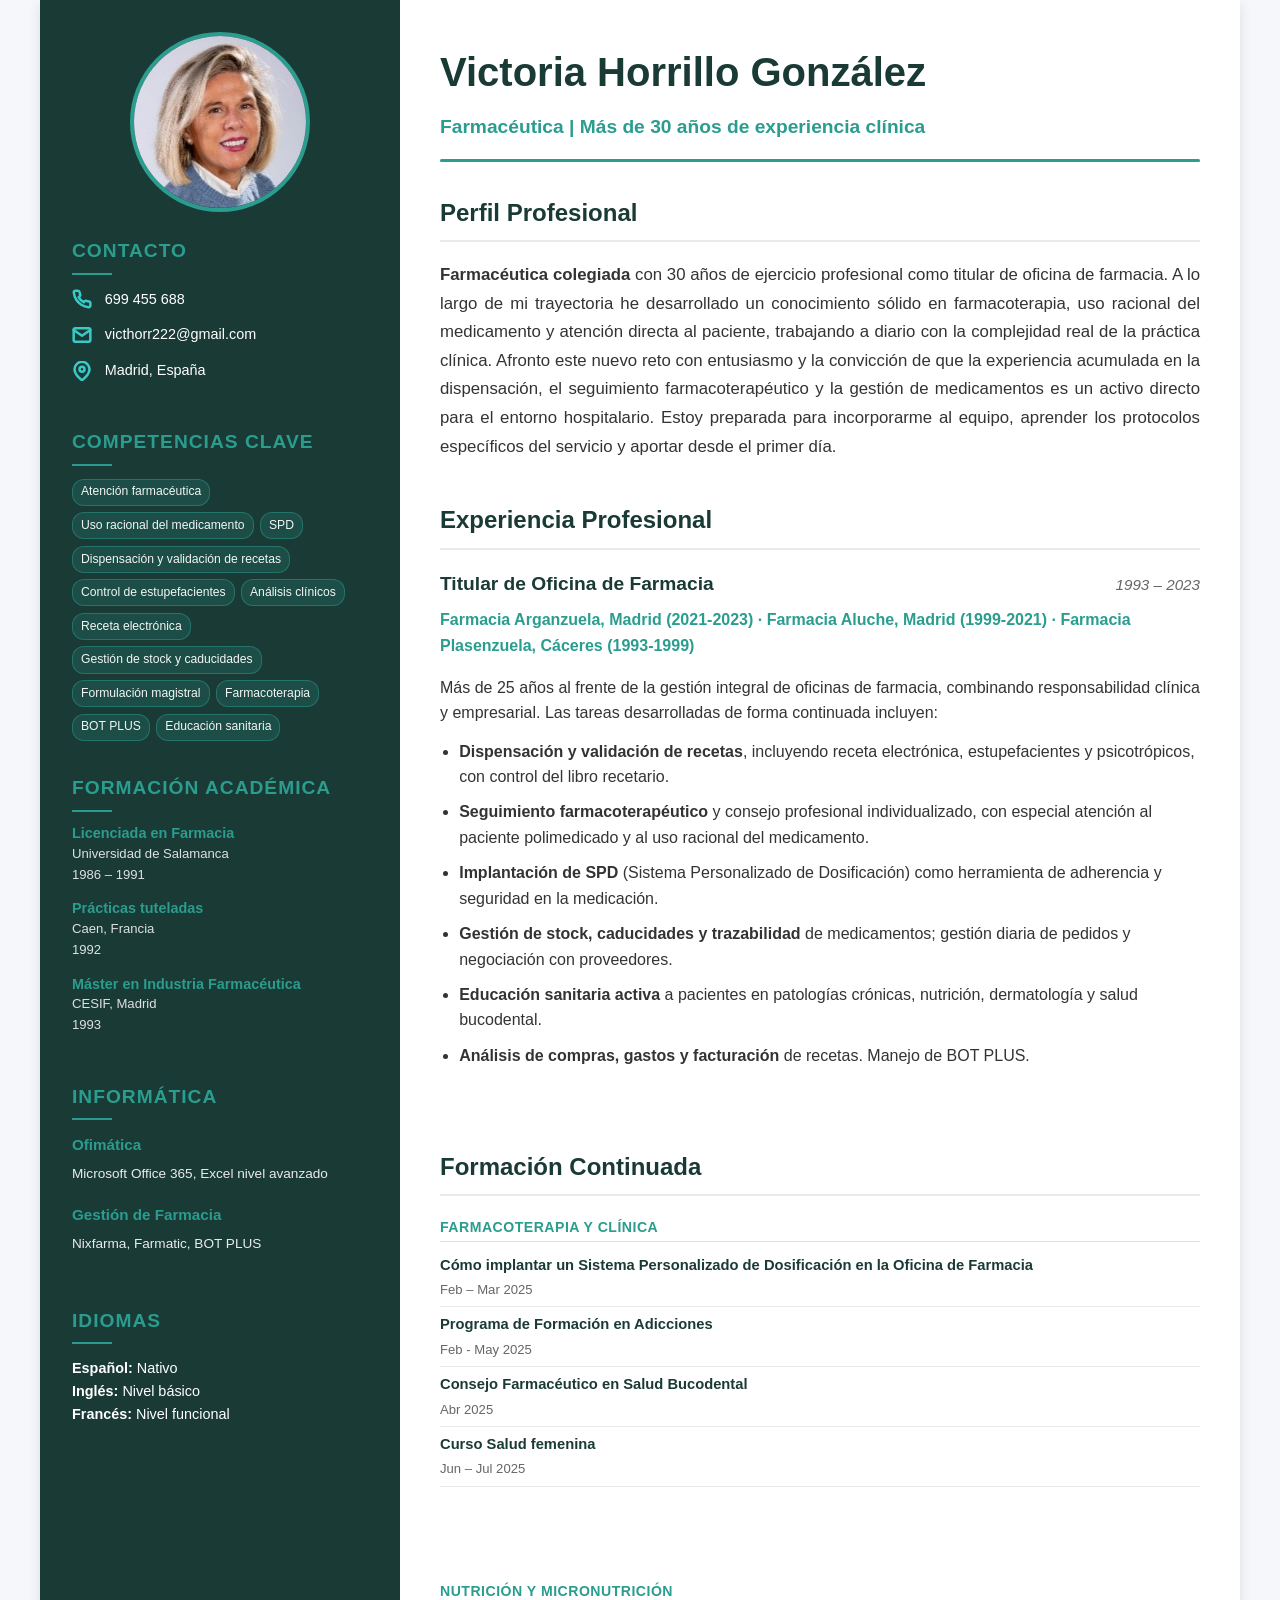
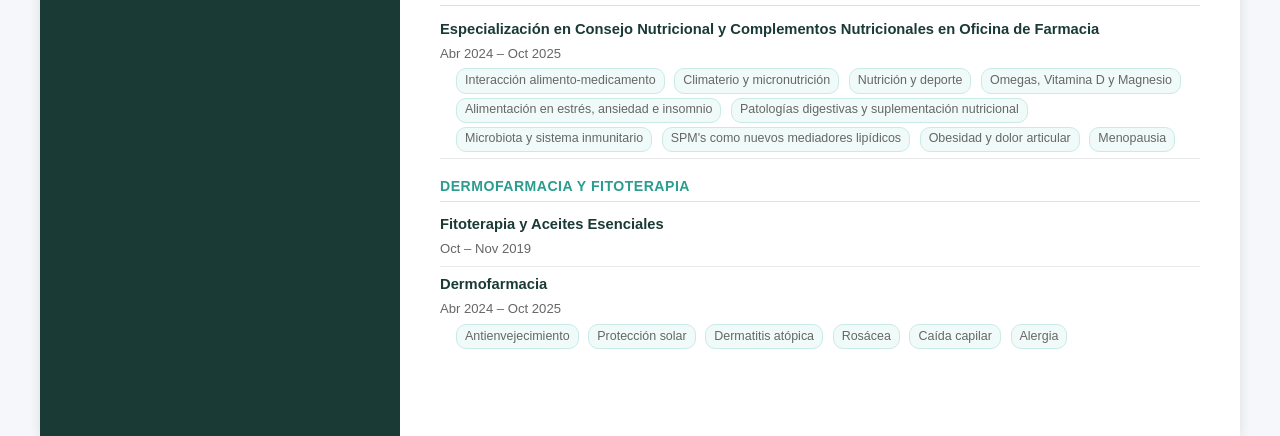
==== victoria.html @ 73f0eea5 "Marivi actualizado" ====
<!DOCTYPE html>
<html lang="es">
<head>
    <meta charset="UTF-8">
    <meta name="viewport" content="width=device-width, initial-scale=1.0">
    <title>Victoria Horrillo González - Farmacéutica</title>
    <link rel="stylesheet" href="styles.css">
    <style>
        /* ── Paleta sanitaria ── */
        :root {
            --primary-color: #1a3a35;
            --secondary-color: #2a9d8f;
            --accent-color: #1a3a35;
            --highlight-bg: #e6f5f4;
            --highlight-border: #a8ddd8;
        }

        /* ── Cursos compactos (igual que luisa.html) ── */
        .course-item {
            display: flex;
            flex-direction: column;
            padding: 0.4rem 0;
            border-bottom: 1px solid #eaeaea;
        }
        .course-item:last-child {
            border-bottom: none;
        }
        .course-name {
            font-weight: 600;
            color: var(--primary-color);
            font-size: 0.92rem;
        }
        .course-meta {
            font-size: 0.82rem;
            color: var(--gray-text);
            margin-top: 0.1rem;
        }

        /* ── Módulos dentro de un curso ── */
        .course-modules {
            margin: 0.3rem 0 0 1rem;
            display: flex;
            flex-wrap: wrap;
            gap: 0.25rem 0.6rem;
        }
        .course-module {
            font-size: 0.78rem;
            color: var(--gray-text);
            padding: 0.1rem 0.5rem;
            background-color: #f0faf9;
            border: 1px solid #c8ebe8;
            border-radius: 10px;
        }

        /* ── Separador de grupos de formación ── */
        .training-group-title {
            font-size: 0.88rem;
            font-weight: bold;
            color: var(--secondary-color);
            margin: 1rem 0 0.3rem 0;
            text-transform: uppercase;
            letter-spacing: 0.5px;
            border-bottom: 1px solid #c8ebe8;
            padding-bottom: 0.2rem;
        }

        /* ── Formación académica sidebar ── */
        .edu-item {
            margin-bottom: 0.9rem;
        }
        .edu-item .edu-degree {
            font-size: 0.9rem;
            font-weight: bold;
            color: var(--secondary-color);
            line-height: 1.3;
        }
        .edu-item .edu-detail {
            font-size: 0.82rem;
            color: rgba(255,255,255,0.85);
        }

        /* ── Competencias como tags ── */
        .competency-tags {
            display: flex;
            flex-wrap: wrap;
            gap: 0.4rem;
            margin-top: 0.3rem;
        }
        .competency-tag {
            font-size: 0.76rem;
            background-color: rgba(42, 157, 143, 0.2);
            color: rgba(255,255,255,0.95);
            padding: 0.18rem 0.5rem;
            border-radius: 12px;
            border: 1px solid rgba(42, 157, 143, 0.5);
        }

        /* ── Espaciado experiencia ── */
        .job-item {
            margin-bottom: 1.6rem;
            padding-bottom: 1.5rem;
        }

        /* ── Iconos de contacto en color teal del CV ── */
        .sidebar .contact-icon {
            filter: brightness(0) invert(56%) sepia(40%) saturate(600%) hue-rotate(130deg) brightness(1.1);
        }

        /* ── Overrides de color ── */
        .sidebar-heading::after {
            background-color: var(--secondary-color);
        }
        .sidebar-heading {
            color: var(--secondary-color);
        }
        .section-divider {
            background-color: var(--secondary-color);
        }
        .job-company {
            color: var(--secondary-color);
        }
        a {
            color: var(--secondary-color);
        }

        @media print {
            body { background-color: white; }
            .cv-container { box-shadow: none; }
        }
    </style>
</head>
<body>
    <div class="cv-container">
        <div class="sidebar">
            <img class="profile-img" src="imagenes/victoria.jpg" alt="Victoria Horrillo González">

            <div class="sidebar-section">
                <h2 class="sidebar-heading">Contacto</h2>
                <div class="contact-item">
                    <object class="contact-icon" data="iconos/phone.svg" type="image/svg+xml"></object>
                    <span class="contact-text">699 455 688</span>
                </div>
                <div class="contact-item">
                    <object class="contact-icon" data="iconos/mail.svg" type="image/svg+xml"></object>
                    <span class="contact-text">victhorr222@gmail.com</span>
                </div>
                <div class="contact-item">
                    <object class="contact-icon" data="iconos/map-pin.svg" type="image/svg+xml"></object>
                    <span class="contact-text">Madrid, España</span>
                </div>
            </div>

            <div class="sidebar-section">
                <h2 class="sidebar-heading">Competencias clave</h2>
                <div class="competency-tags">
                    <span class="competency-tag">Atención farmacéutica</span>
                    <span class="competency-tag">Uso racional del medicamento</span>
                    <span class="competency-tag">SPD</span>
                    <span class="competency-tag">Dispensación y validación de recetas</span>
                    <span class="competency-tag">Control de estupefacientes</span>
                    <span class="competency-tag">Análisis clínicos</span>
                    <span class="competency-tag">Receta electrónica</span>
                    <span class="competency-tag">Gestión de stock y caducidades</span>
                    <span class="competency-tag">Formulación magistral</span>
                    <span class="competency-tag">Farmacoterapia</span>
                    <span class="competency-tag">BOT PLUS</span>
                    <span class="competency-tag">Educación sanitaria</span>
                </div>
            </div>

            <div class="sidebar-section">
                <h2 class="sidebar-heading">Formación académica</h2>

                <div class="edu-item">
                    <p class="edu-degree">Licenciada en Farmacia</p>
                    <p class="edu-detail">Universidad de Salamanca</p>
                    <p class="edu-detail">1986 – 1991</p>
                </div>

                <div class="edu-item">
                    <p class="edu-degree">Prácticas tuteladas</p>
                    <p class="edu-detail">Caen, Francia</p>
                    <p class="edu-detail">1992</p>
                </div>

                <div class="edu-item">
                    <p class="edu-degree">Máster en Industria Farmacéutica</p>
                    <p class="edu-detail">CESIF, Madrid</p>
                    <p class="edu-detail">1993</p>
                </div>
            </div>

            <div class="sidebar-section">
                <h2 class="sidebar-heading">Informática</h2>
                <div class="skill-group">
                    <h4 class="skill-category">Ofimática</h4>
                    <p class="skill-list">Microsoft Office 365, Excel nivel avanzado</p>
                </div>
                <div class="skill-group">
                    <h4 class="skill-category">Gestión de Farmacia</h4>
                    <p class="skill-list">Nixfarma, Farmatic, BOT PLUS</p>
                </div>
            </div>

            <div class="sidebar-section">
                <h2 class="sidebar-heading">Idiomas</h2>
                <p class="contact-text"><strong>Español:</strong> Nativo</p>
                <p class="contact-text"><strong>Inglés:</strong> Nivel básico</p>
                <p class="contact-text"><strong>Francés:</strong> Nivel funcional</p>
            </div>

        </div>

        <div class="main-content">
            <div class="header-section">
                <h1 class="name-title">Victoria Horrillo González</h1>
                <p class="job-title-main">Farmacéutica | Más de 30 años de experiencia clínica</p>
                <div class="section-divider"></div>
            </div>

            <div class="main-section">
                <h2 class="section-title">Perfil Profesional</h2>
                <p class="profile-description">
                    <strong>Farmacéutica colegiada</strong> con 30 años de ejercicio profesional como titular de oficina de farmacia. A lo largo de mi trayectoria he desarrollado un conocimiento sólido en farmacoterapia, uso racional del medicamento y atención directa al paciente, trabajando a diario con la complejidad real de la práctica clínica.
                    Afronto este nuevo reto con entusiasmo y la convicción de que la experiencia acumulada en la dispensación, el seguimiento farmacoterapéutico y la gestión de medicamentos es un activo directo para el entorno hospitalario. Estoy preparada para incorporarme al equipo, aprender los protocolos específicos del servicio y aportar desde el primer día.
                </p>
            </div>

            <div class="main-section">
                <h2 class="section-title">Experiencia Profesional</h2>

                <div class="job-item">
                    <div class="job-header">
                        <h3 class="job-title">Titular de Oficina de Farmacia</h3>
                        <span class="job-date">1993 – 2023</span>
                    </div>
                    <p class="job-company">Farmacia Arganzuela, Madrid (2021-2023) · Farmacia Aluche, Madrid (1999-2021) · Farmacia Plasenzuela, Cáceres (1993-1999)</p>
                    <div class="job-description">
                        <p style="margin-bottom: 0.8rem; text-align: justify;">
                            Más de 25 años al frente de la gestión integral de oficinas de farmacia, combinando responsabilidad clínica y empresarial. Las tareas desarrolladas de forma continuada incluyen:
                        </p>
                        <ul>
                            <li><strong>Dispensación y validación de recetas</strong>, incluyendo receta electrónica, estupefacientes y psicotrópicos, con control del libro recetario.</li>
                            <li><strong>Seguimiento farmacoterapéutico</strong> y consejo profesional individualizado, con especial atención al paciente polimedicado y al uso racional del medicamento.</li>
                            <li><strong>Implantación de SPD</strong> (Sistema Personalizado de Dosificación) como herramienta de adherencia y seguridad en la medicación.</li>
                            <li><strong>Gestión de stock, caducidades y trazabilidad</strong> de medicamentos; gestión diaria de pedidos y negociación con proveedores.</li>
                            <li><strong>Educación sanitaria activa</strong> a pacientes en patologías crónicas, nutrición, dermatología y salud bucodental.</li>
                            <li><strong>Análisis de compras, gastos y facturación</strong> de recetas. Manejo de BOT PLUS.</li>
                        </ul>
                    </div>
                </div>
            </div>

            <div class="main-section">
                <h2 class="section-title">Formación Continuada</h2>

                <p class="training-group-title">Farmacoterapia y clínica</p>

                <!-- <div class="course-item">
                    <span class="course-name">Implantación SPD en Oficina de Farmacia</span>
                    <span class="course-meta">2025 · 60 h</span>
                </div> -->
                <div class="course-item">
                    <span class="course-name">Cómo implantar un Sistema Personalizado de Dosificación en la Oficina de Farmacia</span>
                    <span class="course-meta">Feb – Mar 2025</span>
                </div>
                <div class="course-item">
                    <span class="course-name">Programa de Formación en Adicciones</span>
                    <span class="course-meta">Feb - May 2025</span>
                </div>
                <!-- <div class="course-item">
                    <span class="course-name">Urgencias para Farmacéuticos</span>
                    <span class="course-meta">Oct 2006 · 20 h · 2,9 créditos CFCPS Madrid</span>
                </div> -->
                <!-- <div class="course-item">
                    <span class="course-name">Valoración e Interpretación de Análisis Clínicos</span>
                    <span class="course-meta">2000 · 20 h</span>
                </div> -->
                <!-- <div class="course-item">
                    <span class="course-name">Valoración e Interpretación de Análisis Clínicos (FORCEM)</span>
                    <span class="course-meta">Mar – Abr 2003 · 10 h · 1,4 créditos CFCPS Madrid</span>
                </div> -->
                <!-- <div class="course-item">
                    <span class="course-name">El Consejo Farmacéutico en Diabetes Tipo II</span>
                    <span class="course-meta">Nov 2004 – Jul 2005 · 18 h</span>
                </div> -->
                <div class="course-item">
                    <span class="course-name">Consejo Farmacéutico en Salud Bucodental</span>
                    <span class="course-meta">Abr 2025</span>
                </div>
                <!-- <div class="course-item">
                    <span class="course-name">Adaptación al Real Decreto 175/2001: Formulación Magistral</span>
                    <span class="course-meta">May 2003 · 2 h</span>
                </div> -->
                <!-- <div class="course-item">
                    <span class="course-name">Receta Electrónica</span>
                    <span class="course-meta">Abr – May 2015 · 15 h · 3 créditos CFCPS</span>
                </div> -->
                <div class="course-item">
                    <span class="course-name">Curso Salud femenina</span>
                    <span class="course-meta">Jun – Jul 2025</span>
                </div>

                <br><br><br>

                <p class="training-group-title">Nutrición y micronutrición</p>

                <div class="course-item">
                    <span class="course-name">Especialización en Consejo Nutricional y Complementos Nutricionales en Oficina de Farmacia</span>
                    <span class="course-meta">Abr 2024 – Oct 2025</span>
                    <div class="course-modules">
                        <span class="course-module">Interacción alimento-medicamento</span>
                        <span class="course-module">Climaterio y micronutrición</span>
                        <span class="course-module">Nutrición y deporte</span>
                        <span class="course-module">Omegas, Vitamina D y Magnesio</span>
                        <span class="course-module">Alimentación en estrés, ansiedad e insomnio</span>
                        <span class="course-module">Patologías digestivas y suplementación nutricional</span>
                        <span class="course-module">Microbiota y sistema inmunitario</span>
                        <span class="course-module">SPM's como nuevos mediadores lipídicos</span>
                        <span class="course-module">Obesidad y dolor articular</span>
                        <span class="course-module">Menopausia</span>
                    </div>
                </div>

                <p class="training-group-title">Dermofarmacia y fitoterapia</p>

                <!-- <div class="course-item">
                    <span class="course-name">Talleres Dermatológicos: Cuidados Básicos de la Piel</span>
                    <span class="course-meta">Abr 2008 · 2 h</span>
                </div>
                <div class="course-item">
                    <span class="course-name">Talleres Dermatológicos: ABC de la Protección Solar</span>
                    <span class="course-meta">May 2008 · 2 h</span>
                </div> -->
                <div class="course-item">
                    <span class="course-name">Fitoterapia y Aceites Esenciales</span>
                    <span class="course-meta">Oct – Nov 2019</span>
                </div>
                <div class="course-item">
                    <span class="course-name">Dermofarmacia</span>
                    <span class="course-meta">Abr 2024 – Oct 2025</span>
                    <div class="course-modules">
                        <span class="course-module">Antienvejecimiento</span>
                        <span class="course-module">Protección solar</span>
                        <span class="course-module">Dermatitis atópica</span>
                        <span class="course-module">Rosácea</span>
                        <span class="course-module">Caída capilar</span>
                        <span class="course-module">Alergia</span>
                    </div>
                </div>

                

            </div>
        </div>
    </div>

    <!-- <div class="footer">
        <p>&copy; <script>document.write(new Date().getFullYear());</script> Victoria Horrillo González | Farmacéutica</p>
    </div> -->
</body>
</html>
---- styles.css ----
/* Variables para colores y fuentes */
:root {
    --primary-color: #1d2939;
    --secondary-color: #3481e8;
    --text-color: #333;
    --light-text: #fff;
    --gray-text: #666;
    --accent-color: #2e4666;
    --highlight-bg: #e6f3ff;
    --highlight-border: #b3d9ff;
    --success-color: #22c55e;
    --border-radius: 5px;
    --box-shadow: 0 4px 12px rgba(0, 0, 0, 0.1);
    --light-shadow: 0 2px 8px rgba(0, 0, 0, 0.05);
    --transition: all 0.3s ease;
}

/* Reset básico */
* {
    margin: 0;
    padding: 0;
    box-sizing: border-box;
}

body {
    font-family: 'Segoe UI', Arial, sans-serif;
    line-height: 1.6;
    background-color: #f5f7fa;
    color: var(--text-color);
}

img {
    max-width: 100%;
    height: auto;
}

a {
    text-decoration: none;
    color: var(--secondary-color);
    transition: var(--transition);
}

a:hover {
    opacity: 0.8;
}

/* Estructura principal */
.cv-container {
    display: flex;
    flex-direction: row;
    max-width: 1200px;
    margin: 0 auto;
    background-color: white;
    box-shadow: var(--box-shadow);
}

/* Sidebar */
.sidebar {
    width: 30%;
    background-color: var(--primary-color);
    padding: 2rem;
    color: var(--light-text);
    display: flex;
    flex-direction: column;
    align-items: center;
}

.profile-img {
    width: 180px;
    height: 180px;
    border-radius: 50%;
    border: 4px solid var(--secondary-color);
    margin-bottom: 1.5rem;
    object-fit: cover;
}

.sidebar-section {
    width: 100%;
    margin-bottom: 2rem;
    text-align: justify;
}

.sidebar-heading {
    color: var(--secondary-color);
    font-size: 1.2rem;
    font-weight: bold;
    margin-bottom: 0.8rem;
    letter-spacing: 1px;
    text-transform: uppercase;
    position: relative;
    padding-bottom: 0.5rem;
}

.sidebar-heading::after {
    content: '';
    position: absolute;
    bottom: 0;
    left: 0;
    width: 40px;
    height: 2px;
    background-color: var(--secondary-color);
}

.contact-item {
    display: flex;
    align-items: center;
    margin-bottom: 0.8rem;
}

.contact-icon {
    width: 20px;
    height: 20px;
    margin-right: 0.8rem;
}

.contact-text {
    font-size: 0.9rem;
}

/* Habilidades técnicas mejoradas */
.skill-group {
    margin-bottom: 1.2rem;
}

.skill-category {
    color: var(--secondary-color);
    font-size: 0.95rem;
    font-weight: bold;
    margin-bottom: 0.4rem;
    display: block;
}

.skill-list {
    font-size: 0.85rem;
    line-height: 1.5;
    color: rgba(255, 255, 255, 0.9);
}

/* Formación mejorada */
.education-title {
    color: var(--secondary-color);
    font-size: 1rem;
    font-weight: bold;
    margin-bottom: 0.3rem;
}

.education-specialty {
    font-size: 0.9rem;
    margin-bottom: 0.3rem;
    font-style: italic;
}

.education-institution {
    font-size: 0.9rem;
    margin-bottom: 0.3rem;
}

.education-year {
    font-size: 0.9rem;
    color: var(--secondary-color);
    font-weight: bold;
}

/* Contenido principal */
.main-content {
    width: 70%;
    padding: 2.5rem;
}

.header-section {
    margin-bottom: 2rem;
}

.name-title {
    font-size: 2.5rem;
    color: var(--accent-color);
    margin-bottom: 0.5rem;
    font-weight: bold;
}

.job-title-main {
    font-size: 1.2rem;
    color: var(--secondary-color);
    font-weight: 600;
    margin-bottom: 1rem;
}

.section-divider {
    height: 3px;
    background-color: var(--accent-color);
    margin: 0.8rem 0 1.5rem 0;
    width: 100%;
    border-radius: var(--border-radius);
}

.main-section {
    margin-bottom: 2.5rem;
}

.section-title {
    font-size: 1.5rem;
    color: var(--accent-color);
    margin-bottom: 1.2rem;
    position: relative;
    padding-bottom: 0.5rem;
    border-bottom: 2px solid #eaeaea;
    font-weight: bold;
}

/* Perfil profesional */
.profile-description {
    font-size: 1.05rem;
    line-height: 1.7;
    text-align: justify;
}

/* Experiencia profesional mejorada */
.job-item {
    margin-bottom: 2.5rem;
    padding-bottom: 2rem;
    border-bottom: 1px solid #eaeaea;
}

.job-item:last-child {
    border-bottom: none;
}

.highlighted-job {
    background-color: var(--highlight-bg);
    padding: 1.5rem;
    border-radius: var(--border-radius);
    border-left: 4px solid var(--secondary-color);
    position: relative;
}

.job-header {
    display: flex;
    justify-content: space-between;
    align-items: baseline;
    margin-bottom: 0.5rem;
}

.job-title {
    font-size: 1.2rem;
    font-weight: bold;
    color: var(--primary-color);
}

.job-date {
    color: var(--gray-text);
    font-style: italic;
    font-size: 0.95rem;
}

.job-company {
    font-weight: 600;
    color: var(--secondary-color);
    margin-bottom: 1rem;
}

.portfolio-link {
    color: var(--light-text);
    font-weight: 600;
    margin-top: 0.5rem;
    display: inline-block;
}

/* Highlight del proyecto */
.project-highlight {
    background-color: rgba(34, 197, 94, 0.1);
    border: 1px solid rgba(34, 197, 94, 0.3);
    border-radius: var(--border-radius);
    padding: 1rem;
    margin: 1rem 0;
}

.project-name {
    color: var(--success-color);
    font-size: 1.1rem;
    font-weight: bold;
    margin-bottom: 0.3rem;
}

.project-status {
    font-size: 0.85rem;
    color: var(--success-color);
    font-weight: 600;
}

.job-description {
    margin-top: 1rem;
}

.job-description h4 {
    color: var(--primary-color);
    margin-bottom: 0.8rem;
    font-size: 1rem;
}

.job-description ul {
    padding-left: 1.2rem;
    margin-bottom: 1rem;
}

.job-description li {
    margin-bottom: 0.6rem;
    line-height: 1.6;
}

.tech-used {
    margin-top: 1rem;
    padding-top: 1rem;
    border-top: 1px solid #ddd;
    font-style: italic;
    color: var(--gray-text);
}

/* Proyectos destacados */
.project-item {
    margin-bottom: 2rem;
    padding: 1.5rem;
    border: 1px solid #eaeaea;
    border-radius: var(--border-radius);
    background-color: #fafafa;
}

.featured-project {
    border-color: var(--success-color);
    background-color: rgba(34, 197, 94, 0.05);
    position: relative;
}

.project-title {
    font-weight: bold;
    font-size: 1.2rem;
    margin-bottom: 0.8rem;
    color: var(--primary-color);
}

.production-badge {
    display: inline-block;
    background-color: var(--success-color);
    color: white;
    padding: 0.2rem 0.8rem;
    border-radius: 15px;
    font-size: 0.8rem;
    font-weight: bold;
    margin-bottom: 1rem;
}

.project-description {
    margin-bottom: 1rem;
    line-height: 1.6;
    text-align: justify;
}

.project-collaboration {
    margin-bottom: 1rem;
    padding: 0.8rem;
    background-color: rgba(52, 129, 232, 0.05);
    border-left: 3px solid var(--secondary-color);
    border-radius: 0 var(--border-radius) var(--border-radius) 0;
}

.project-tech-note {
    margin-bottom: 1rem;
    font-style: italic;
    color: var(--gray-text);
}

.project-link {
    display: inline-block;
    color: var(--secondary-color);
    font-weight: 600;
    margin-top: 0.5rem;
}

.project-link:hover {
    color: var(--accent-color);
}

/* Competencias clave */
.competencies-list {
    display: grid;
    grid-template-columns: repeat(auto-fit, minmax(280px, 1fr));
    gap: 1.5rem;
    margin-top: 1rem;
}

.competency-item {
    padding: 1.2rem;
    border: 1px solid #eaeaea;
    border-radius: var(--border-radius);
    background-color: #fafafa;
}

.competency-item h4 {
    color: var(--primary-color);
    margin-bottom: 0.6rem;
    font-size: 1rem;
}

.competency-item p {
    font-size: 0.9rem;
    line-height: 1.5;
    color: var(--gray-text);
}

.footer {
    background-color: var(--primary-color);
    color: var(--light-text);
    text-align: center;
    padding: 1rem;
    font-size: 0.9rem;
}

/* Responsive design */
@media (max-width: 900px) {
    .cv-container {
        flex-direction: column;
    }

    .sidebar,
    .main-content {
        width: 100%;
    }

    .sidebar {
        padding-bottom: 1rem;
    }

    .profile-img {
        width: 150px;
        height: 150px;
    }

    .main-content {
        padding: 1.5rem;
    }

    .name-title {
        font-size: 2rem;
    }

    .job-header {
        flex-direction: column;
        align-items: flex-start;
    }

    .job-date {
        margin-top: 0.3rem;
    }

    .competencies-list {
        grid-template-columns: 1fr;
    }
}

@media print {
    /* .salto {
        margin-top: 2rem;
        page-break-before: always;
    } */
}
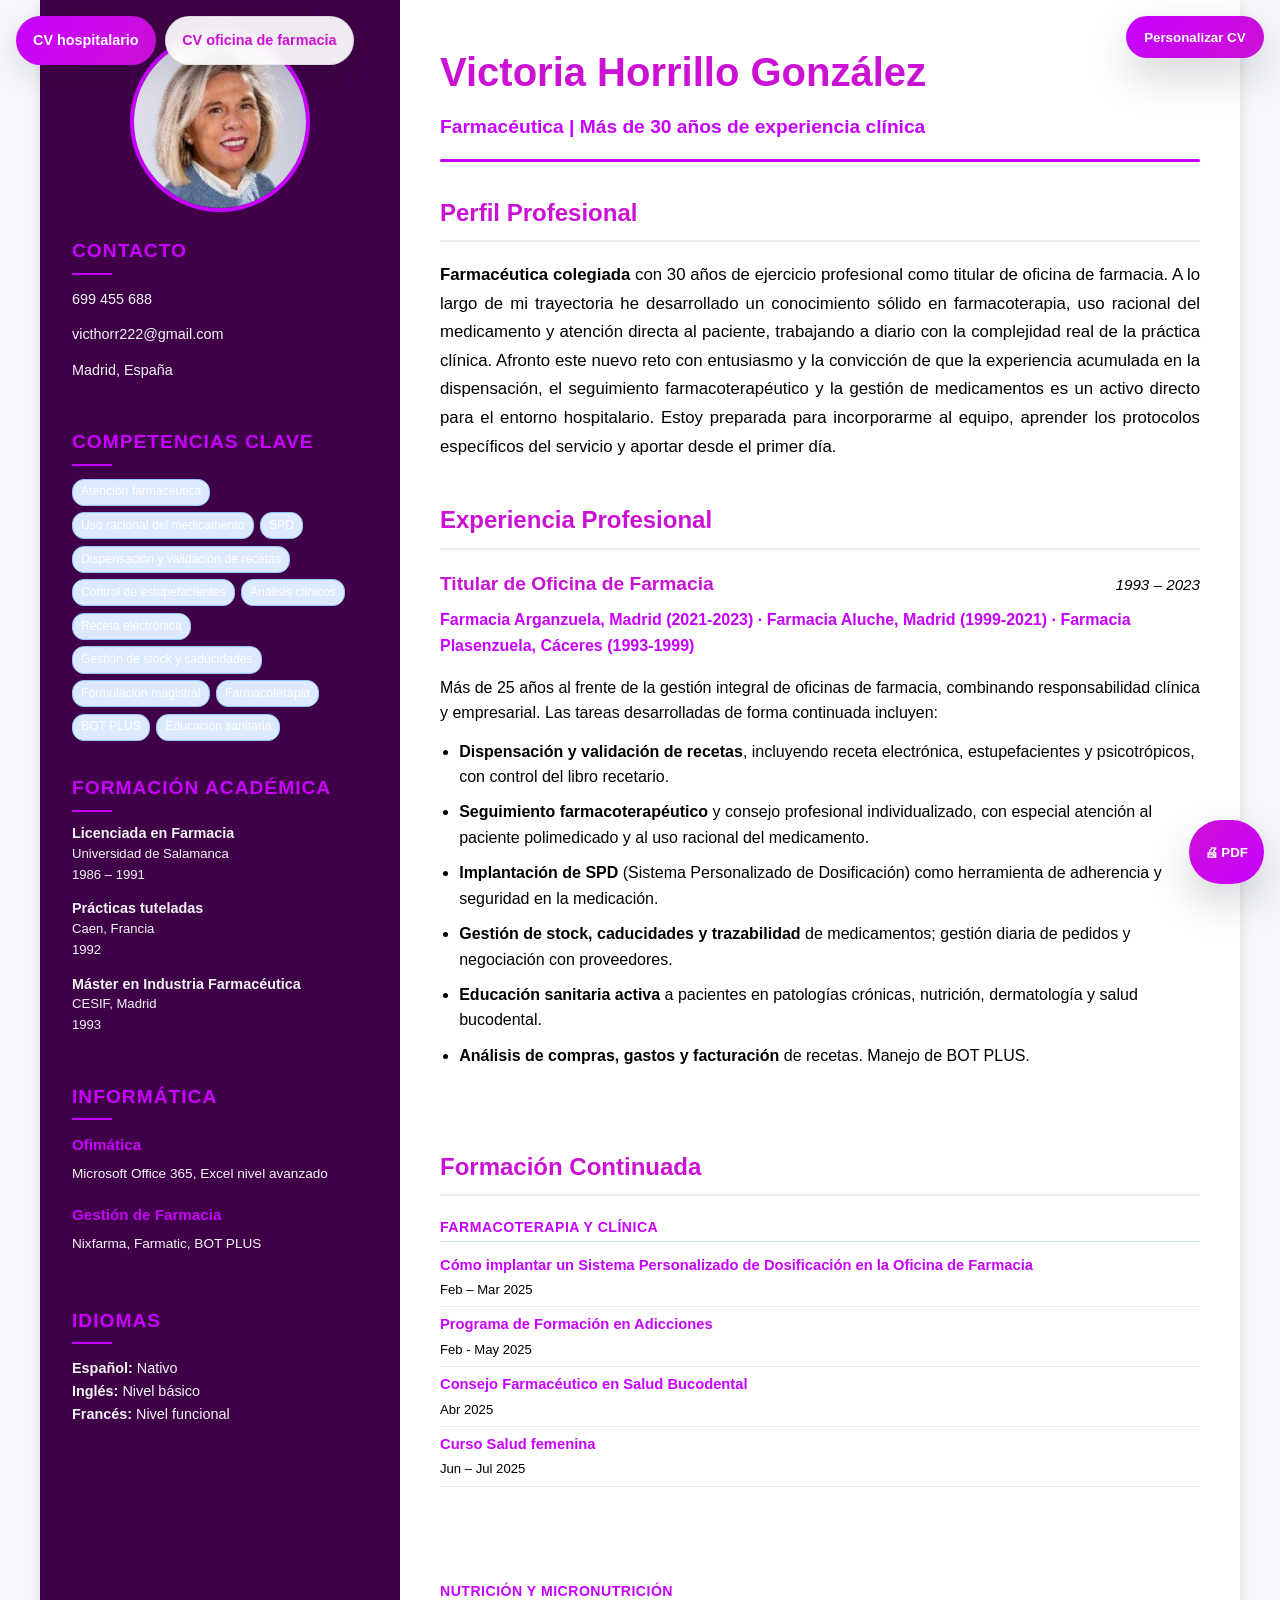
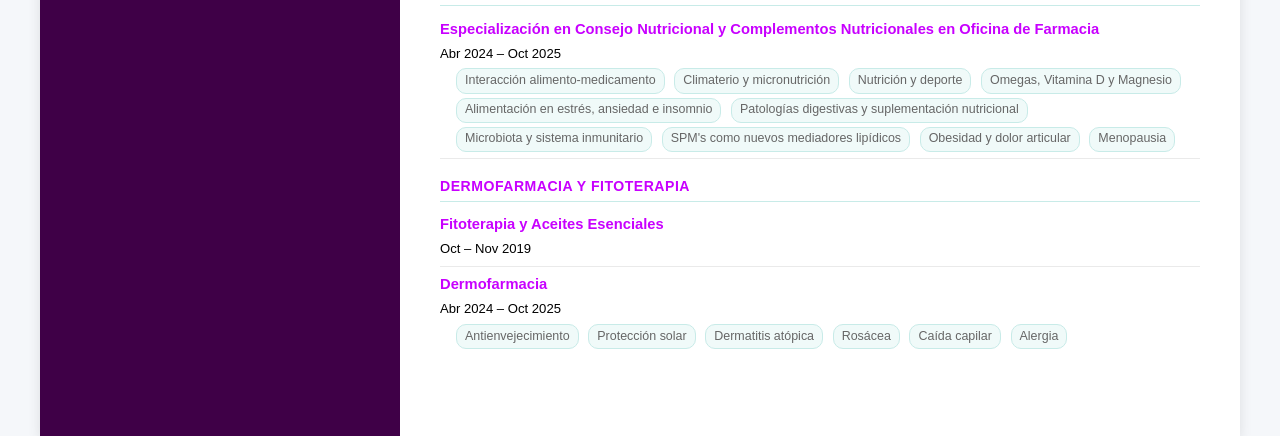
==== commit 80a54097: "Actualiza CVs: editor Victoria, estilos por defecto y ajustes visuales" ====
--- a/victoria.html
+++ b/victoria.html
@@ -8,11 +8,33 @@
     <style>
         /* ── Paleta sanitaria ── */
         :root {
-            --primary-color: #1a3a35;
-            --secondary-color: #2a9d8f;
-            --accent-color: #1a3a35;
-            --highlight-bg: #e6f5f4;
-            --highlight-border: #a8ddd8;
+            --font-family: Segoe UI, Arial, sans-serif;
+            --body-font-size: 16px;
+            --body-line-height: 1.6;
+            --name-size: 39px;
+            --subtitle-size: 20.5px;
+            --section-title-size: 26px;
+            --sidebar-heading-size: 20.5px;
+            --primary-color: #3f0047;
+            --secondary-color: #c800ff;
+            --accent-color: #cb11d4;
+            --text-color: #000000;
+            --highlight-bg: #500059;
+            --highlight-border: #500059;
+            --sidebar-text-color: #ff0000;
+            --sidebar-muted-text: #ffffff;
+            --page-background: #ffffff;
+            --card-background: #ffffff;
+            --tag-bg: #6c008a;
+            --tag-border: #000000;
+            --tag-text: #ffffff;
+            --module-bg: #f8cdfe;
+            --module-border: #000000;
+            --module-text: #000000;
+            --profile-image-size: 220px;
+            --sidebar-width: 28%;
+            --sidebar-padding: 36px;
+            --content-padding: 44px;
         }
 
         /* ── Cursos compactos (igual que luisa.html) ── */
@@ -45,10 +67,10 @@
         }
         .course-module {
             font-size: 0.78rem;
-            color: var(--gray-text);
+            color: var(--module-text);
             padding: 0.1rem 0.5rem;
-            background-color: #f0faf9;
-            border: 1px solid #c8ebe8;
+            background-color: var(--module-bg);
+            border: 1px solid var(--module-border);
             border-radius: 10px;
         }
 
@@ -88,11 +110,11 @@
         }
         .competency-tag {
             font-size: 0.76rem;
-            background-color: rgba(42, 157, 143, 0.2);
-            color: rgba(255,255,255,0.95);
+            background-color: var(--tag-bg);
+            color: var(--tag-text);
             padding: 0.18rem 0.5rem;
             border-radius: 12px;
-            border: 1px solid rgba(42, 157, 143, 0.5);
+            border: 1px solid var(--tag-border);
         }
 
         /* ── Espaciado experiencia ── */
@@ -128,8 +150,13 @@
             .cv-container { box-shadow: none; }
         }
     </style>
+    <link rel="stylesheet" href="cv-editor.css">
 </head>
-<body>
+<body data-cv-key="victoria-hospital" data-cv-version="2" data-cv-label="Victoria Hospitalario">
+    <nav class="cv-page-nav" aria-label="Navegación entre currículums de Victoria">
+        <a class="cv-page-nav-link is-active" href="victoria.html" aria-current="page">CV hospitalario</a>
+        <a class="cv-page-nav-link" href="victoria_farmacia.html">CV oficina de farmacia</a>
+    </nav>
     <div class="cv-container">
         <div class="sidebar">
             <img class="profile-img" src="imagenes/victoria.jpg" alt="Victoria Horrillo González">
@@ -137,15 +164,12 @@
             <div class="sidebar-section">
                 <h2 class="sidebar-heading">Contacto</h2>
                 <div class="contact-item">
-                    <object class="contact-icon" data="iconos/phone.svg" type="image/svg+xml"></object>
                     <span class="contact-text">699 455 688</span>
                 </div>
                 <div class="contact-item">
-                    <object class="contact-icon" data="iconos/mail.svg" type="image/svg+xml"></object>
                     <span class="contact-text">victhorr222@gmail.com</span>
                 </div>
                 <div class="contact-item">
-                    <object class="contact-icon" data="iconos/map-pin.svg" type="image/svg+xml"></object>
                     <span class="contact-text">Madrid, España</span>
                 </div>
             </div>
@@ -358,5 +382,6 @@
     <!-- <div class="footer">
         <p>&copy; <script>document.write(new Date().getFullYear());</script> Victoria Horrillo González | Farmacéutica</p>
     </div> -->
+    <script src="cv-editor.js"></script>
 </body>
 </html>
--- a/styles.css
+++ b/styles.css
@@ -111,6 +111,8 @@
     width: 20px;
     height: 20px;
     margin-right: 0.8rem;
+    /* Tinte azul/cian para iconos del bloque de contacto */
+    filter: brightness(0) saturate(100%) invert(60%) sepia(86%) saturate(1487%) hue-rotate(156deg) brightness(97%) contrast(101%);
 }
 
 .contact-text {
@@ -209,7 +211,7 @@
 
 /* Perfil profesional */
 .profile-description {
-    font-size: 1.05rem;
+    font-size: 1.05em;
     line-height: 1.7;
     text-align: justify;
 }
--- a/cv-editor.css
+++ b/cv-editor.css
@@ -0,0 +1,506 @@
+/* Editor y personalización persistente para CVs estáticos */
+:root {
+    --font-family: Segoe UI, Arial, sans-serif;
+    --body-font-size: 16px;
+    --body-line-height: 1.6;
+    --page-background: #f5f7fa;
+    --card-background: #ffffff;
+    --sidebar-width: 30%;
+    --sidebar-padding: 32px;
+    --content-padding: 40px;
+    --profile-image-size: 180px;
+    --name-size: 40px;
+    --subtitle-size: 19.2px;
+    --section-title-size: 24px;
+    --sidebar-heading-size: 19.2px;
+    --sidebar-text-color: #ffffff;
+    --sidebar-muted-text: #f3f4f6;
+    --tag-bg: #dbeafe;
+    --tag-border: #93c5fd;
+    --tag-text: #ffffff;
+    --module-bg: #f0faf9;
+    --module-border: #c8ebe8;
+    --module-text: #666666;
+    --editor-z-index: 9999;
+    --editor-panel-width: 360px;
+    --editor-surface: #ffffff;
+    --editor-surface-alt: #f8fafc;
+    --editor-border: #d9e1ea;
+    --editor-text: #0f172a;
+    --editor-muted: #64748b;
+    --editor-shadow: 0 18px 40px rgba(15, 23, 42, 0.18);
+}
+
+body {
+    font-family: var(--font-family, Segoe UI, Arial, sans-serif);
+    font-size: var(--body-font-size, 16px);
+    line-height: var(--body-line-height, 1.6);
+    background-color: var(--page-background, #f5f7fa);
+    color: var(--text-color, #333333);
+}
+
+.cv-container {
+    max-width: 1200px;
+    background-color: var(--card-background, #ffffff);
+}
+
+.sidebar {
+    width: var(--sidebar-width, 30%);
+    padding: var(--sidebar-padding, 2rem);
+    background-color: var(--primary-color);
+    color: var(--sidebar-text-color, var(--light-text));
+}
+
+.main-content {
+    width: calc(100% - var(--sidebar-width, 30%));
+    padding: var(--content-padding, 2.5rem);
+}
+
+.profile-img {
+    width: var(--profile-image-size, 180px);
+    height: var(--profile-image-size, 180px);
+}
+
+.name-title {
+    font-size: var(--name-size, 2.5rem);
+    color: var(--accent-color);
+}
+
+.job-title-main {
+    font-size: var(--subtitle-size, 1.2rem);
+    color: var(--secondary-color);
+}
+
+.section-title {
+    font-size: var(--section-title-size, 1.5rem);
+    color: var(--accent-color);
+}
+
+.job-title {
+    color: var(--accent-color);
+}
+
+.sidebar-heading {
+    font-size: var(--sidebar-heading-size, 1.2rem);
+    color: var(--secondary-color);
+}
+
+.sidebar-heading::after,
+.section-divider {
+    background-color: var(--secondary-color);
+}
+
+.job-company,
+.skill-category,
+.edu-item .edu-degree,
+.training-group-title,
+.course-name,
+a {
+    color: var(--secondary-color);
+}
+
+.contact-text,
+.sidebar .contact-text,
+.sidebar .edu-detail,
+.sidebar .skill-list,
+.course-meta,
+.course-module,
+.job-date,
+.competency-item p {
+    color: inherit;
+}
+
+.sidebar .contact-text,
+.sidebar .edu-detail,
+.sidebar .skill-list,
+.sidebar .course-meta,
+.sidebar .course-module {
+    color: var(--sidebar-muted-text, rgba(255, 255, 255, 0.85));
+}
+
+.competency-tag {
+    background-color: var(--tag-bg);
+    color: var(--tag-text);
+    border-color: var(--tag-border);
+}
+
+.course-module {
+    background-color: var(--module-bg);
+    border-color: var(--module-border);
+    color: var(--module-text);
+}
+
+.profile-description,
+.job-description p,
+.job-description li,
+.contact-text,
+.skill-list,
+.edu-detail,
+.course-meta {
+    color: var(--text-color, #333333);
+}
+
+.sidebar .profile-description,
+.sidebar .job-description p,
+.sidebar .job-description li {
+    color: var(--sidebar-text-color, var(--light-text));
+}
+
+.sidebar .contact-text,
+.sidebar .edu-detail,
+.sidebar .skill-list,
+.sidebar .contact-item,
+.sidebar .sidebar-section p,
+.sidebar .sidebar-section li {
+    color: var(--sidebar-muted-text, rgba(255, 255, 255, 0.85));
+}
+
+.cv-editor-shell,
+.cv-print-fab,
+.cv-page-nav {
+    font-family: Segoe UI, Arial, sans-serif;
+}
+
+.cv-page-nav {
+    position: fixed;
+    top: 1rem;
+    left: 1rem;
+    z-index: calc(var(--editor-z-index) - 2);
+    display: flex;
+    flex-wrap: wrap;
+    gap: 0.6rem;
+    max-width: calc(100vw - 2rem);
+}
+
+.cv-page-nav-link {
+    display: inline-flex;
+    align-items: center;
+    justify-content: center;
+    padding: 0.75rem 1rem;
+    border-radius: 999px;
+    background-color: rgba(255, 255, 255, 0.92);
+    color: var(--accent-color);
+    border: 1px solid rgba(15, 23, 42, 0.08);
+    box-shadow: 0 10px 30px rgba(15, 23, 42, 0.12);
+    font-size: 0.9rem;
+    font-weight: 700;
+    backdrop-filter: blur(8px);
+}
+
+.cv-page-nav-link:hover {
+    color: var(--secondary-color);
+    opacity: 1;
+}
+
+.cv-page-nav-link.is-active {
+    background: linear-gradient(135deg, var(--secondary-color), var(--accent-color));
+    color: #ffffff;
+    border-color: transparent;
+}
+
+.cv-editor-launcher,
+.cv-print-fab,
+.cv-editor-button,
+.cv-editor-file-button {
+    border: none;
+    border-radius: 999px;
+    cursor: pointer;
+    transition: transform 0.2s ease, box-shadow 0.2s ease, opacity 0.2s ease, background-color 0.2s ease;
+}
+
+.cv-editor-launcher:hover,
+.cv-print-fab:hover,
+.cv-editor-button:hover,
+.cv-editor-file-button:hover {
+    transform: translateY(-1px);
+}
+
+.cv-editor-shell {
+    position: fixed;
+    top: 1rem;
+    right: 1rem;
+    z-index: var(--editor-z-index);
+    display: flex;
+    flex-direction: column;
+    align-items: flex-end;
+    gap: 0.75rem;
+}
+
+.cv-editor-launcher {
+    padding: 0.85rem 1.15rem;
+    background: linear-gradient(135deg, var(--secondary-color), var(--accent-color));
+    color: #ffffff;
+    font-weight: 700;
+    box-shadow: var(--editor-shadow);
+}
+
+.cv-editor-panel {
+    width: min(var(--editor-panel-width), calc(100vw - 2rem));
+    max-height: calc(100vh - 5.5rem);
+    overflow: auto;
+    padding: 1rem;
+    border: 1px solid var(--editor-border);
+    border-radius: 20px;
+    background-color: var(--editor-surface);
+    color: var(--editor-text);
+    box-shadow: var(--editor-shadow);
+}
+
+.cv-editor-panel[hidden] {
+    display: none;
+}
+
+.cv-editor-header {
+    display: flex;
+    align-items: flex-start;
+    justify-content: space-between;
+    gap: 1rem;
+    margin-bottom: 0.75rem;
+}
+
+.cv-editor-header h2 {
+    font-size: 1rem;
+    margin-bottom: 0.2rem;
+}
+
+.cv-editor-header p {
+    color: var(--editor-muted);
+    font-size: 0.85rem;
+}
+
+.cv-editor-close {
+    width: 34px;
+    height: 34px;
+    border-radius: 50%;
+    border: 1px solid var(--editor-border);
+    background-color: var(--editor-surface-alt);
+    font-size: 1.1rem;
+    cursor: pointer;
+}
+
+.cv-editor-status {
+    font-size: 0.82rem;
+    color: var(--editor-muted);
+    background-color: var(--editor-surface-alt);
+    border: 1px solid var(--editor-border);
+    padding: 0.65rem 0.8rem;
+    border-radius: 14px;
+    margin-bottom: 0.9rem;
+}
+
+.cv-editor-status[data-tone="success"] {
+    color: #166534;
+    background-color: #f0fdf4;
+    border-color: #bbf7d0;
+}
+
+.cv-editor-status[data-tone="warning"] {
+    color: #92400e;
+    background-color: #fffbeb;
+    border-color: #fde68a;
+}
+
+.cv-editor-actions {
+    display: grid;
+    grid-template-columns: repeat(2, minmax(0, 1fr));
+    gap: 0.65rem;
+    margin-bottom: 1rem;
+}
+
+.cv-editor-button,
+.cv-editor-file-button {
+    padding: 0.7rem 0.9rem;
+    font-size: 0.88rem;
+    font-weight: 600;
+    background-color: var(--editor-surface-alt);
+    color: var(--editor-text);
+    border: 1px solid var(--editor-border);
+    text-align: center;
+}
+
+.cv-editor-button.primary {
+    background: linear-gradient(135deg, var(--secondary-color), var(--accent-color));
+    color: #ffffff;
+    border-color: transparent;
+}
+
+.cv-editor-button.danger {
+    background-color: #fff1f2;
+    border-color: #fecdd3;
+    color: #be123c;
+}
+
+.cv-editor-section {
+    margin-top: 1rem;
+    padding-top: 1rem;
+    border-top: 1px solid var(--editor-border);
+}
+
+.cv-editor-section h3 {
+    font-size: 0.92rem;
+    margin-bottom: 0.75rem;
+    color: var(--editor-text);
+}
+
+.cv-editor-controls {
+    display: grid;
+    gap: 0.85rem;
+}
+
+.cv-editor-field {
+    display: grid;
+    gap: 0.4rem;
+}
+
+.cv-editor-label-row {
+    display: flex;
+    align-items: center;
+    justify-content: space-between;
+    gap: 0.75rem;
+    font-size: 0.83rem;
+    color: var(--editor-text);
+}
+
+.cv-editor-label-row output {
+    color: var(--editor-muted);
+    font-variant-numeric: tabular-nums;
+}
+
+.cv-editor-panel input[type="color"],
+.cv-editor-panel input[type="range"],
+.cv-editor-panel select {
+    width: 100%;
+}
+
+.cv-editor-panel input[type="color"] {
+    height: 42px;
+    padding: 0.25rem;
+    border-radius: 12px;
+    border: 1px solid var(--editor-border);
+    background: #ffffff;
+}
+
+.cv-editor-panel input[type="range"] {
+    accent-color: var(--secondary-color);
+}
+
+.cv-editor-panel select {
+    border: 1px solid var(--editor-border);
+    border-radius: 12px;
+    padding: 0.7rem 0.8rem;
+    background-color: #ffffff;
+    color: var(--editor-text);
+}
+
+.cv-editor-help {
+    margin-top: 1rem;
+    font-size: 0.8rem;
+    line-height: 1.5;
+    color: var(--editor-muted);
+}
+
+.cv-print-fab {
+    position: fixed;
+    right: 1rem;
+    bottom: 1rem;
+    z-index: calc(var(--editor-z-index) - 1);
+    min-width: 64px;
+    min-height: 64px;
+    padding: 0.85rem 1rem;
+    background: linear-gradient(135deg, var(--accent-color), var(--secondary-color));
+    color: #ffffff;
+    box-shadow: var(--editor-shadow);
+    font-weight: 700;
+}
+
+body.cv-edit-mode [data-editable-id] {
+    outline: 1px dashed rgba(15, 23, 42, 0.35);
+    outline-offset: 4px;
+    border-radius: 8px;
+    cursor: text;
+}
+
+body.cv-edit-mode .sidebar [data-editable-id] {
+    outline-color: rgba(255, 255, 255, 0.6);
+    background-color: rgba(255, 255, 255, 0.06);
+}
+
+body.cv-edit-mode [data-editable-id]:focus {
+    outline: 2px solid var(--secondary-color);
+    background-color: rgba(255, 255, 255, 0.9);
+}
+
+body.cv-edit-mode .sidebar [data-editable-id]:focus {
+    background-color: rgba(255, 255, 255, 0.12);
+}
+
+body.cv-edit-mode .competency-tag {
+    display: inline-block;
+}
+
+@media (max-width: 900px) {
+    .sidebar,
+    .main-content {
+        width: 100%;
+    }
+
+    .main-content {
+        padding: 1.5rem;
+    }
+
+    .cv-editor-shell {
+        top: auto;
+        bottom: 5.8rem;
+        right: 1rem;
+        left: 1rem;
+        align-items: stretch;
+    }
+
+    .cv-page-nav {
+        top: 1rem;
+        left: 1rem;
+        right: 1rem;
+    }
+
+    .cv-page-nav-link {
+        flex: 1 1 calc(50% - 0.3rem);
+        min-width: 180px;
+    }
+
+    .cv-editor-launcher {
+        width: 100%;
+    }
+
+    .cv-editor-panel {
+        width: 100%;
+        max-height: 55vh;
+    }
+
+    .cv-print-fab {
+        right: 1rem;
+        left: 1rem;
+        width: calc(100vw - 2rem);
+        border-radius: 18px;
+    }
+}
+
+@media print {
+    .cv-page-nav,
+    .cv-editor-shell,
+    .cv-print-fab {
+        display: none !important;
+    }
+
+    body,
+    .cv-container {
+        background: #ffffff !important;
+        box-shadow: none !important;
+    }
+
+    [data-editable-id] {
+        outline: none !important;
+        background: transparent !important;
+    }
+}
+
+
